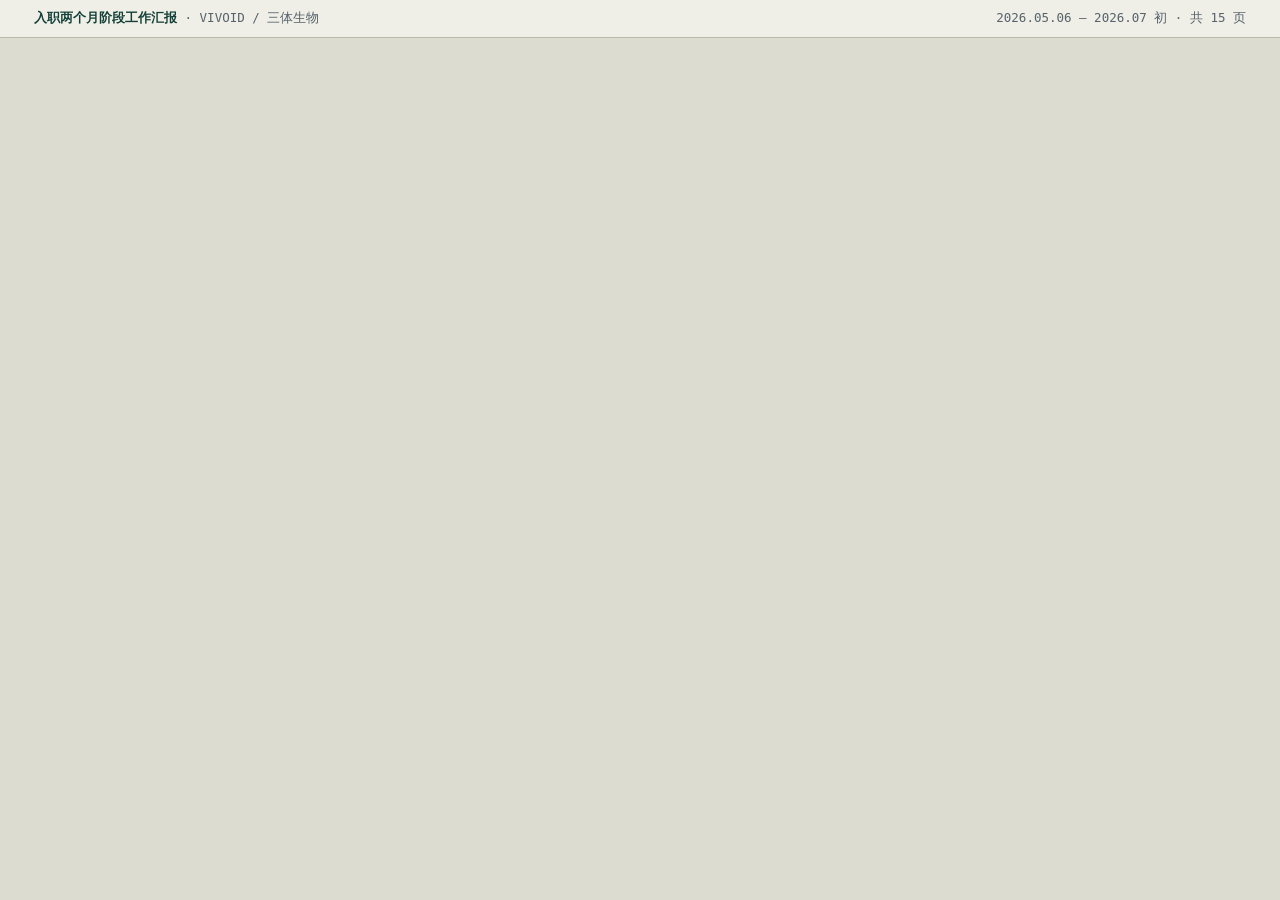
==== 入职两个月工作汇报_静态预览.html @ dfa64177 "Add static preview for two-month work report deck" ====
<!doctype html><html lang="zh-CN"><head><meta charset="utf-8"><meta name="viewport" content="width=device-width,initial-scale=1"><title>入职两个月工作汇报·静态预览</title><style>:root{--paper:#F1F1EA;--panel:#FBFBF7;--ink:#15202B;--muted:#57626B;--line:#B9BBA9;--teal:#1B6B5E;--teal-deep:#123F38;--teal-soft:#DDEBE6;--amber:#B8842A;--amber-soft:#F1E3C4;--steel-soft:#DEE7EE;--brick:#9C4B3B;--brick-soft:#F0DCD5;--font-display:Georgia,"Noto Serif SC",serif;--font-body:"IBM Plex Sans","Noto Sans SC",Arial,sans-serif;--font-mono:"IBM Plex Mono",monospace}*{box-sizing:border-box}body{margin:0;background:#dcdcd1;color:var(--ink);font-family:var(--font-body)}.toolbar{position:sticky;top:0;z-index:20;background:rgba(241,241,234,.92);border-bottom:1px solid var(--line);padding:10px 34px;display:flex;justify-content:space-between;font-family:var(--font-mono);font-size:12.5px;color:var(--muted)}.toolbar b{color:var(--teal-deep)}.deck{padding:26px 0 72px}.slide{width:min(1280px,92vw);aspect-ratio:16/9;margin:30px auto;background:var(--panel);border:1px solid var(--line);box-shadow:0 24px 60px rgba(16,27,41,.16);overflow:hidden;position:relative;padding:34px 56px 30px;display:flex;flex-direction:column}.hdr{display:flex;justify-content:space-between;font-family:var(--font-mono);font-size:12px;color:var(--muted)}.mark{display:flex;gap:9px;color:var(--teal-deep);font-weight:600}.badge{width:20px;height:20px;border:2px solid var(--teal);border-radius:5px}.progress{height:2px;background:#D5D6C9;margin:12px 0 0}.progress span{display:block;height:2px;background:var(--teal)}.body-area{flex:1;display:flex;flex-direction:column;justify-content:center}.eyebrow{font-family:var(--font-mono);font-size:13px;color:var(--teal-deep);font-weight:700;letter-spacing:.08em}.eyebrow b{color:var(--amber)}.headline{font-family:var(--font-display);font-size:38px;line-height:1.22;margin:10px 0 0}.headline.big{font-size:52px}.lede{font-size:16.5px;line-height:1.7;color:var(--muted);margin-top:10px;max-width:820px}.cols{display:grid;grid-template-columns:1fr 1fr;gap:38px;align-items:center}.wide{grid-template-columns:1.15fr .85fr}.narrow{grid-template-columns:.86fr 1.14fr}.grid3{display:grid;grid-template-columns:repeat(3,1fr);gap:15px}.grid4{display:grid;grid-template-columns:repeat(4,1fr);gap:14px}.panel,.cell,.step,.kpi{border:1px solid var(--line);background:var(--paper);border-radius:4px;padding:16px 18px}.panel h4,.cell h4{font-family:var(--font-display);font-size:18px;margin:0 0 8px}.panel p,.cell p,.step p{font-size:13.6px;line-height:1.58;color:#3a424b;margin:0}.deep{background:var(--teal-deep);color:#eef4f2}.deep p{color:#cfe3de}.taglist{display:flex;flex-wrap:wrap;gap:8px;margin-top:16px}.tag{font-family:var(--font-mono);font-size:12px;padding:5px 10px;border:1px solid var(--line);border-radius:3px;color:var(--teal-deep);background:var(--teal-soft)}.tag.amber{background:var(--amber-soft);color:#7a5a17}.flow{display:grid;grid-template-columns:repeat(5,1fr);gap:16px;margin-top:20px}.step{text-align:center;position:relative}.step:not(:last-child):after{content:"";position:absolute;right:-13px;top:50%;width:10px;height:10px;border-top:2px solid var(--amber);border-right:2px solid var(--amber);transform:translateY(-50%) rotate(45deg)}.step b{font-family:var(--font-display);color:var(--teal-deep)}.matrix{display:grid;grid-template-columns:1fr 1fr;gap:14px}.warn{border-color:var(--brick);background:var(--brick-soft)}.warn h4{color:#6e2f22}.kpi-row{display:grid;grid-template-columns:repeat(3,1fr);gap:18px;margin-top:18px}.kpi .n{font-family:var(--font-display);font-size:30px;font-weight:700;color:var(--teal-deep)}.kpi .l{font-family:var(--font-mono);font-size:11.5px;color:var(--muted)}.timeline{display:grid;grid-template-columns:repeat(7,1fr);gap:10px;margin-top:24px;border-top:2px solid var(--line);padding-top:22px}.tnode{text-align:center}.tnode:before{content:"";display:block;margin:0 auto 8px;width:14px;height:14px;border-radius:50%;background:var(--teal)}.tnode strong{font-family:var(--font-mono);font-size:12px;color:var(--teal-deep)}.tnode span{display:block;font-size:12px;color:var(--muted);line-height:1.45;margin-top:6px}.footer-note{display:flex;justify-content:space-between;font-family:var(--font-mono);font-size:11px;color:var(--muted);margin-top:auto}.dark{background:#101B29;color:#EEF4F2}.dark .headline{color:#EEF4F2}.dark .footer-note{color:#7f958d}@media(max-width:900px){.cols,.wide,.narrow,.grid3,.grid4,.flow,.matrix,.timeline{grid-template-columns:1fr}.headline.big{font-size:42px}}</style></head><body><div class="toolbar"><span><b>入职两个月阶段工作汇报</b> · VIVOID / 三体生物</span><span>2026.05.06 — 2026.07 初 · 共 15 页</span></div><main class="deck" id="deck"></main><script src="入职两个月工作汇报_可编辑.html"></script><script>/* 若浏览器阻止读取可编辑版脚本，请直接打开可编辑版查看完整内容。 */</script></body></html>
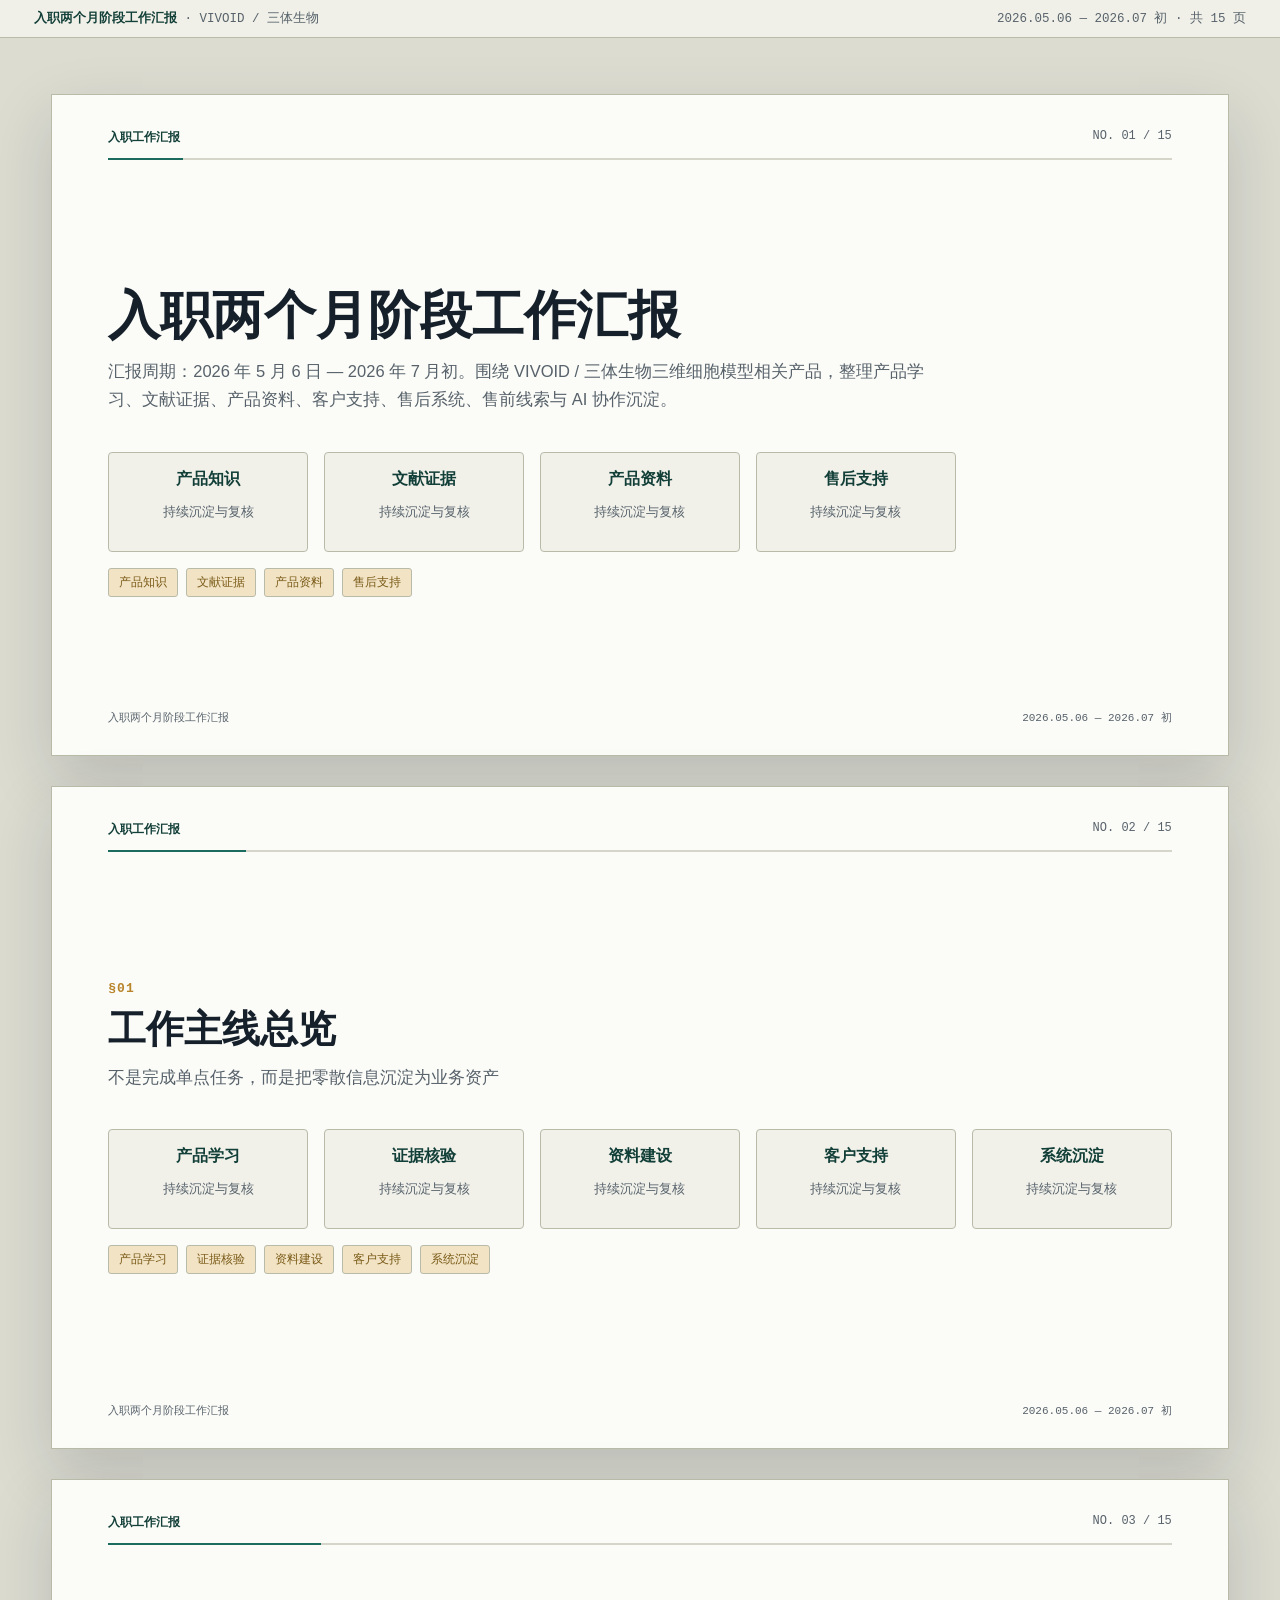
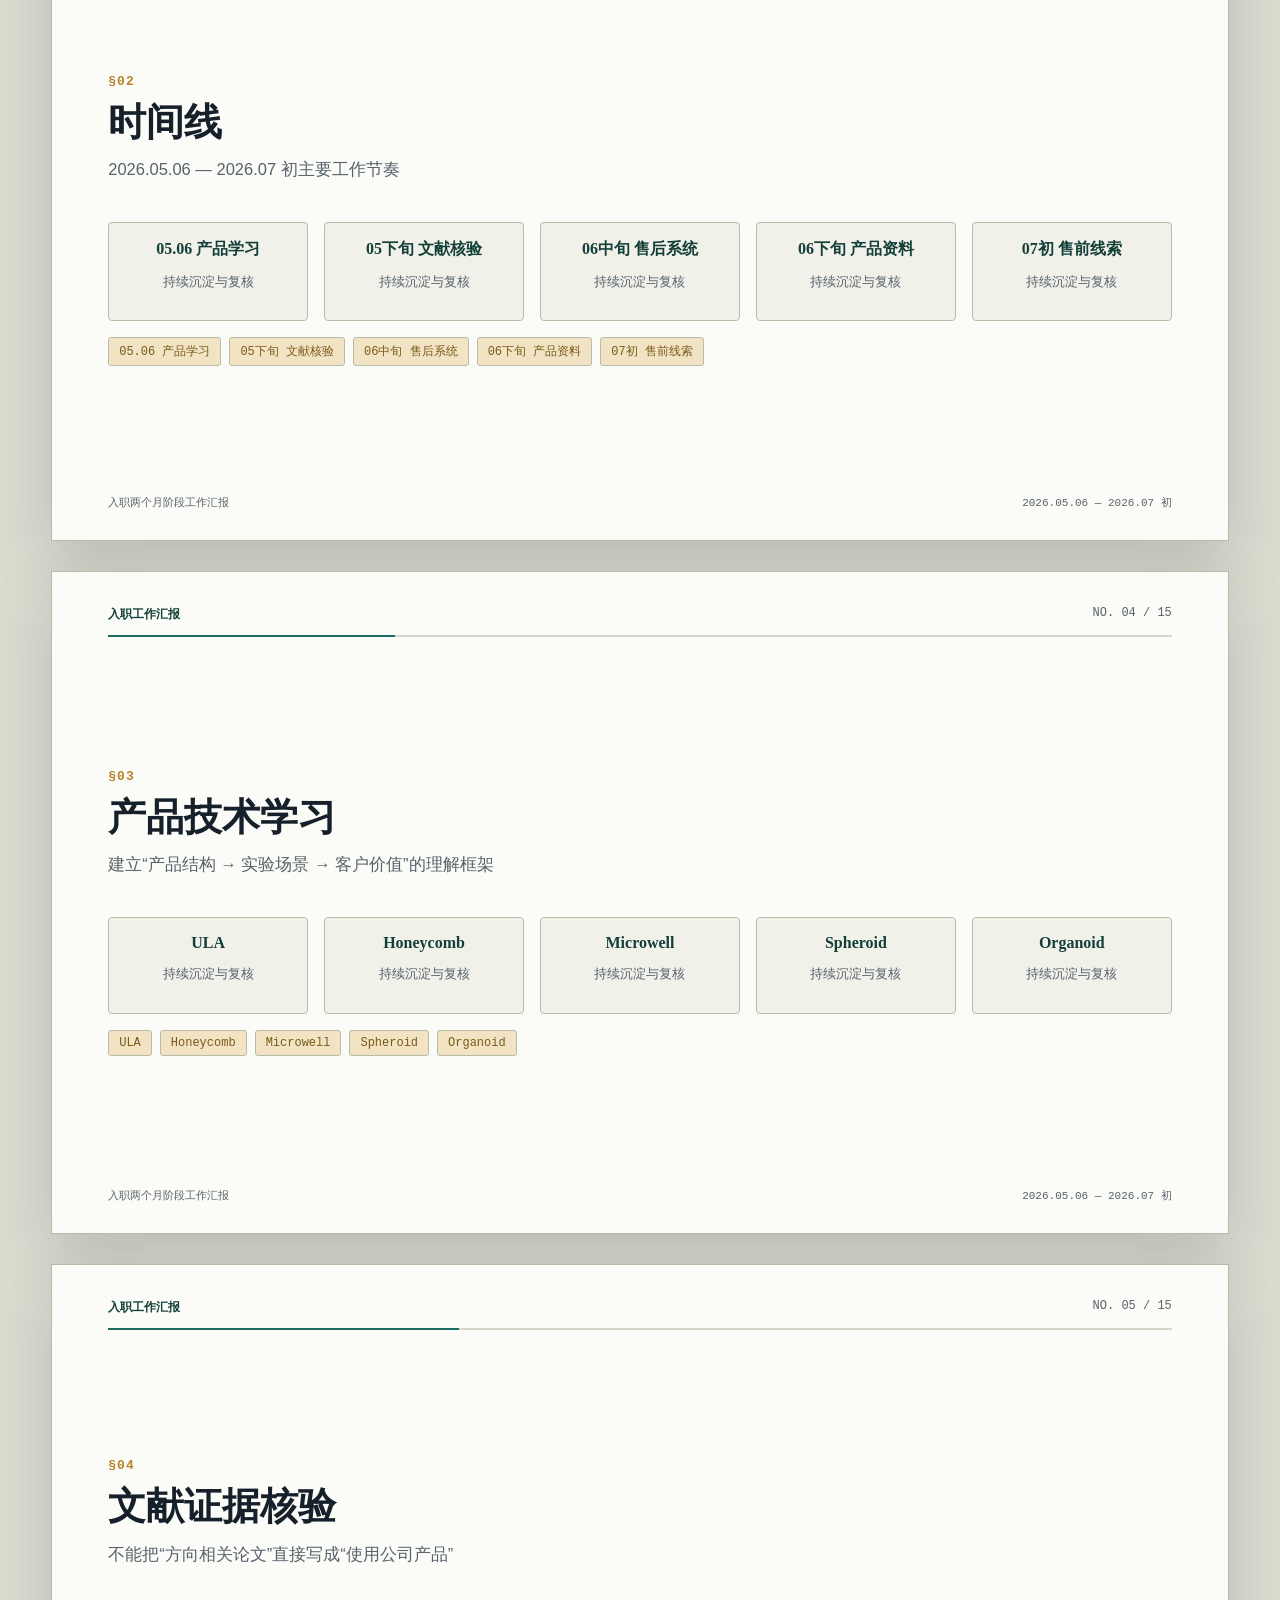
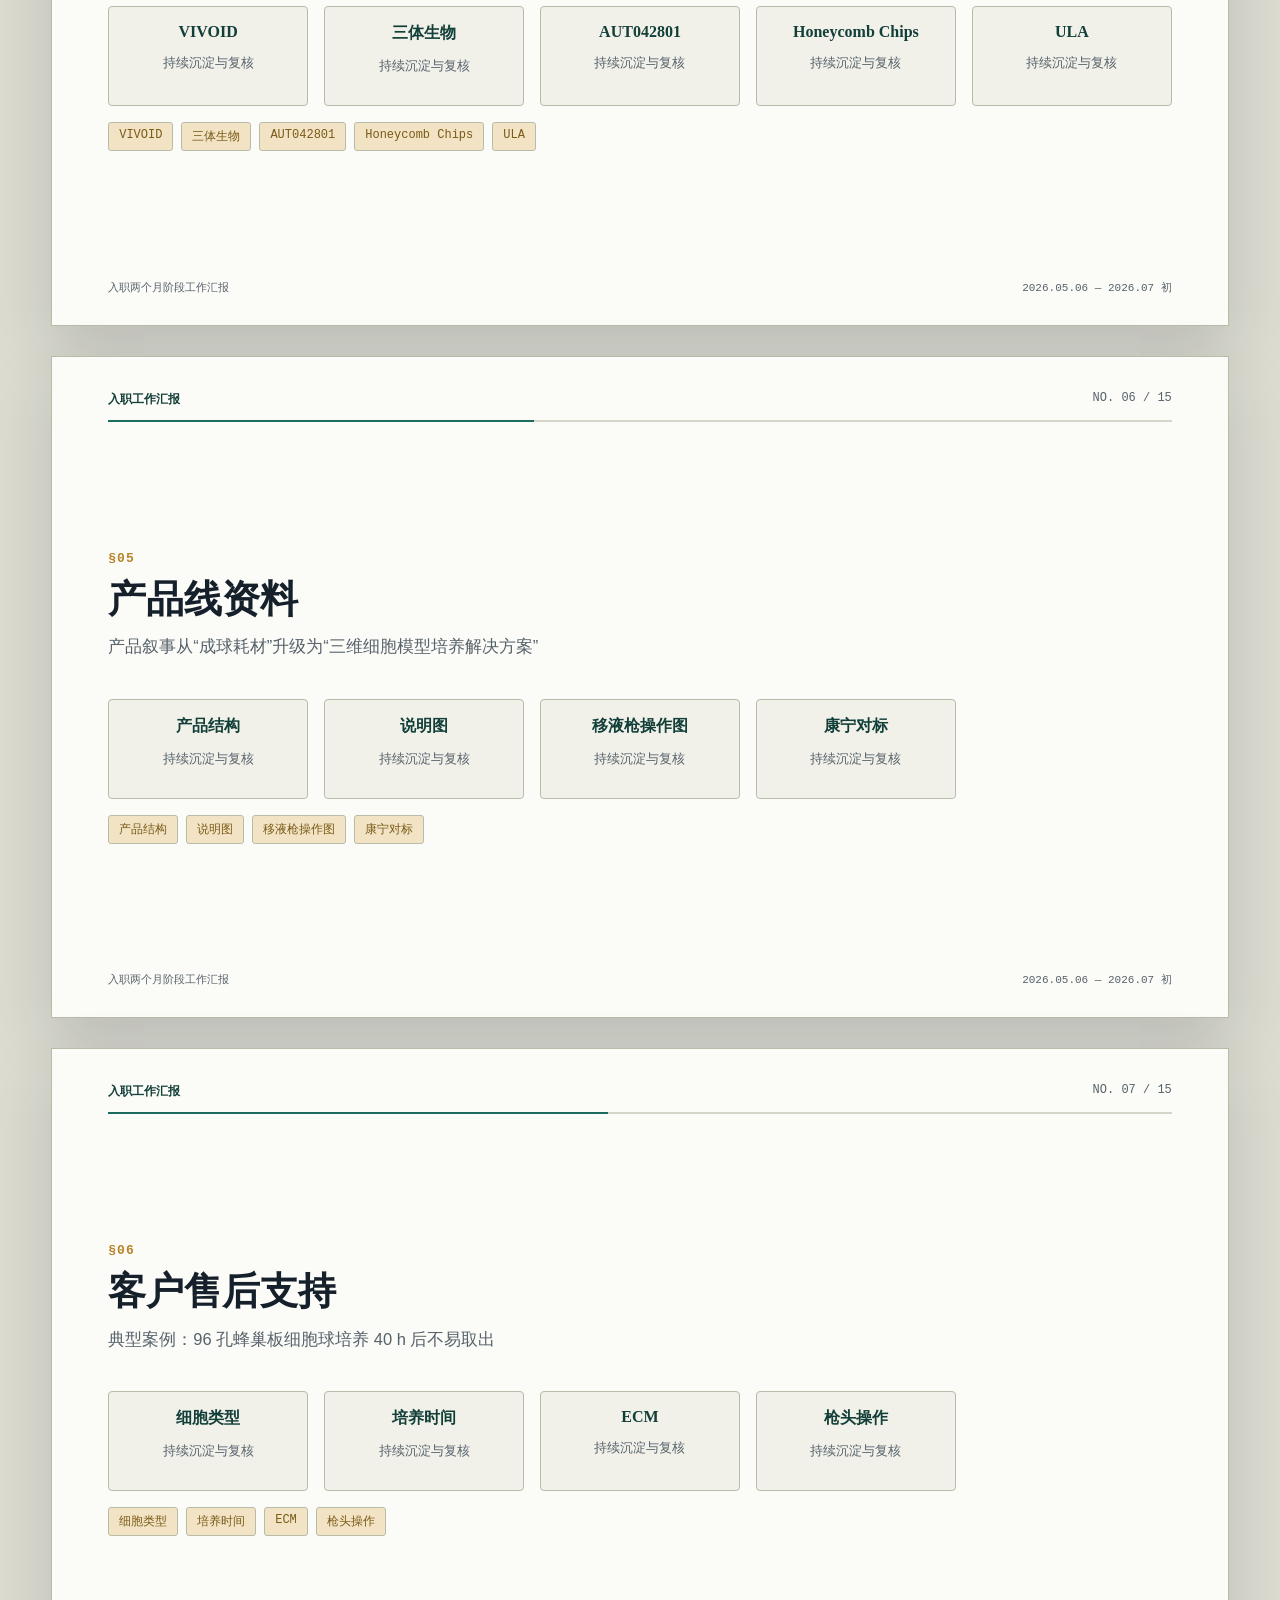
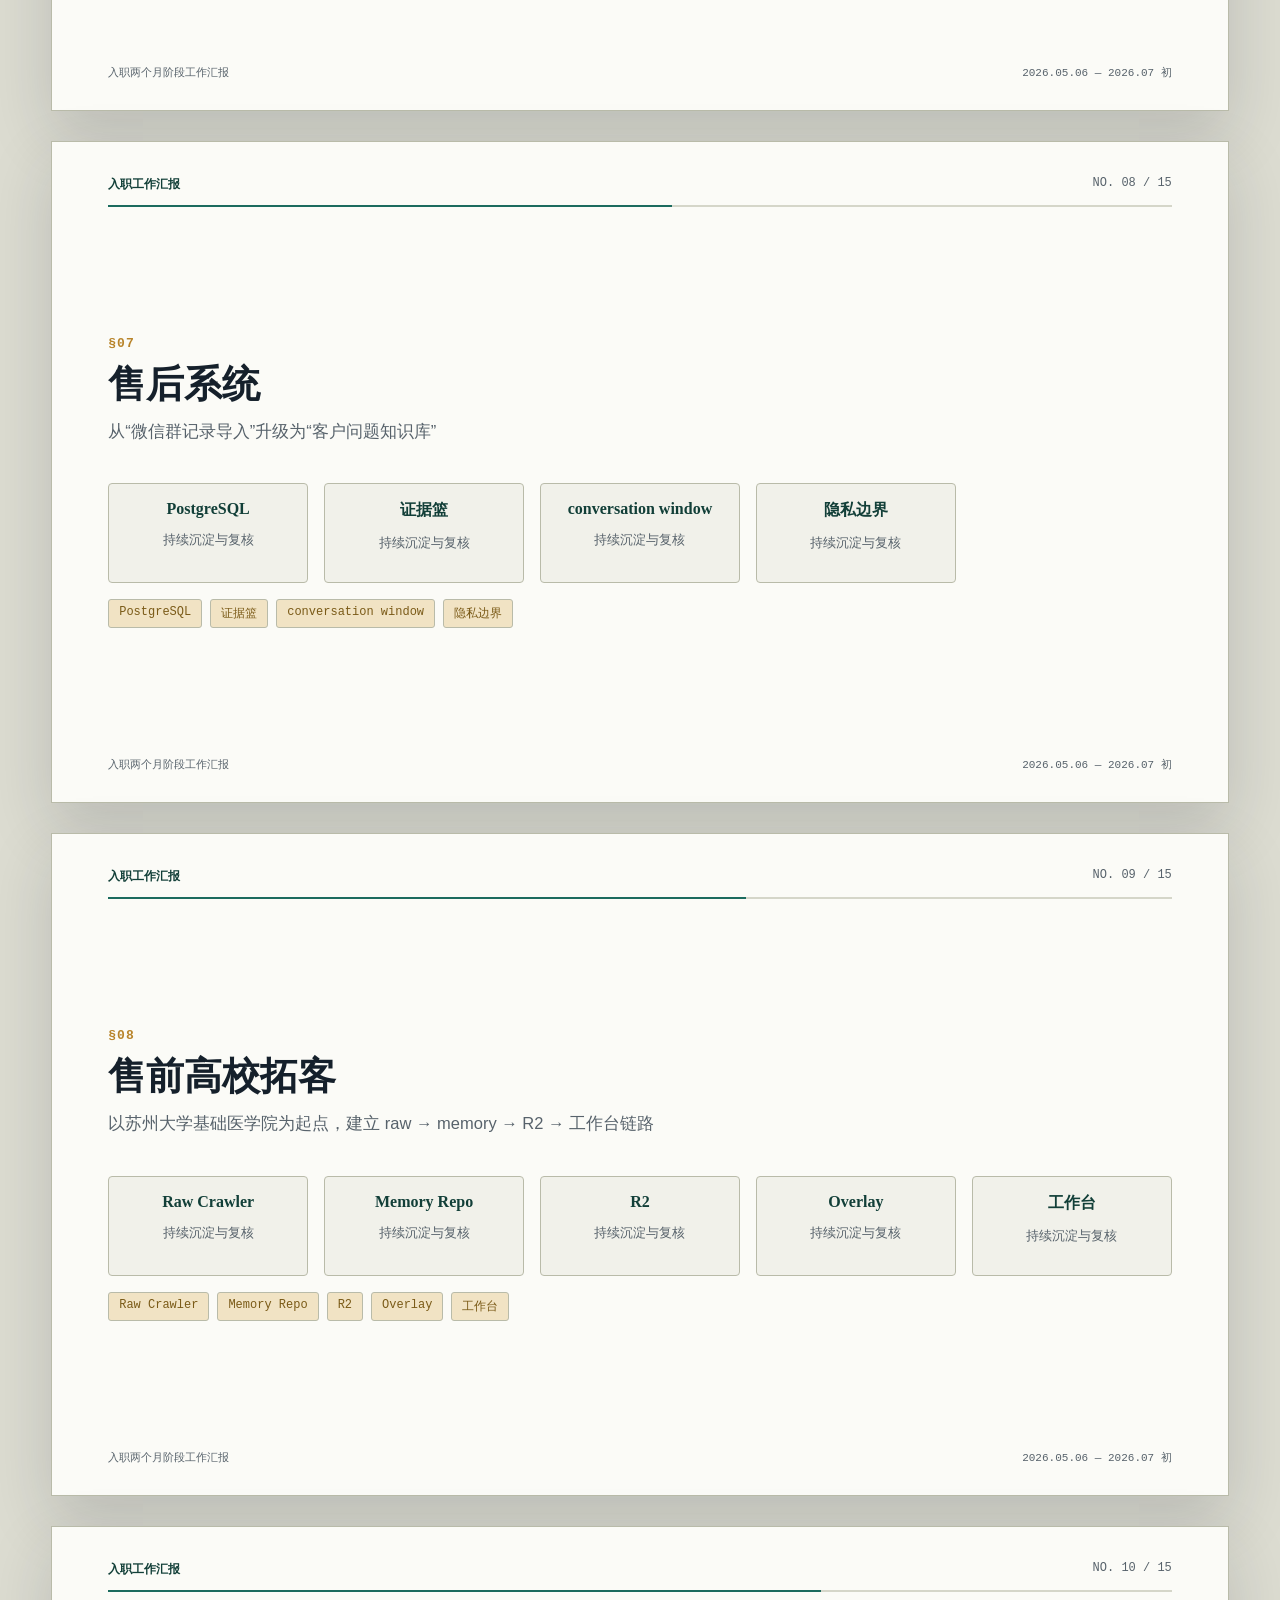
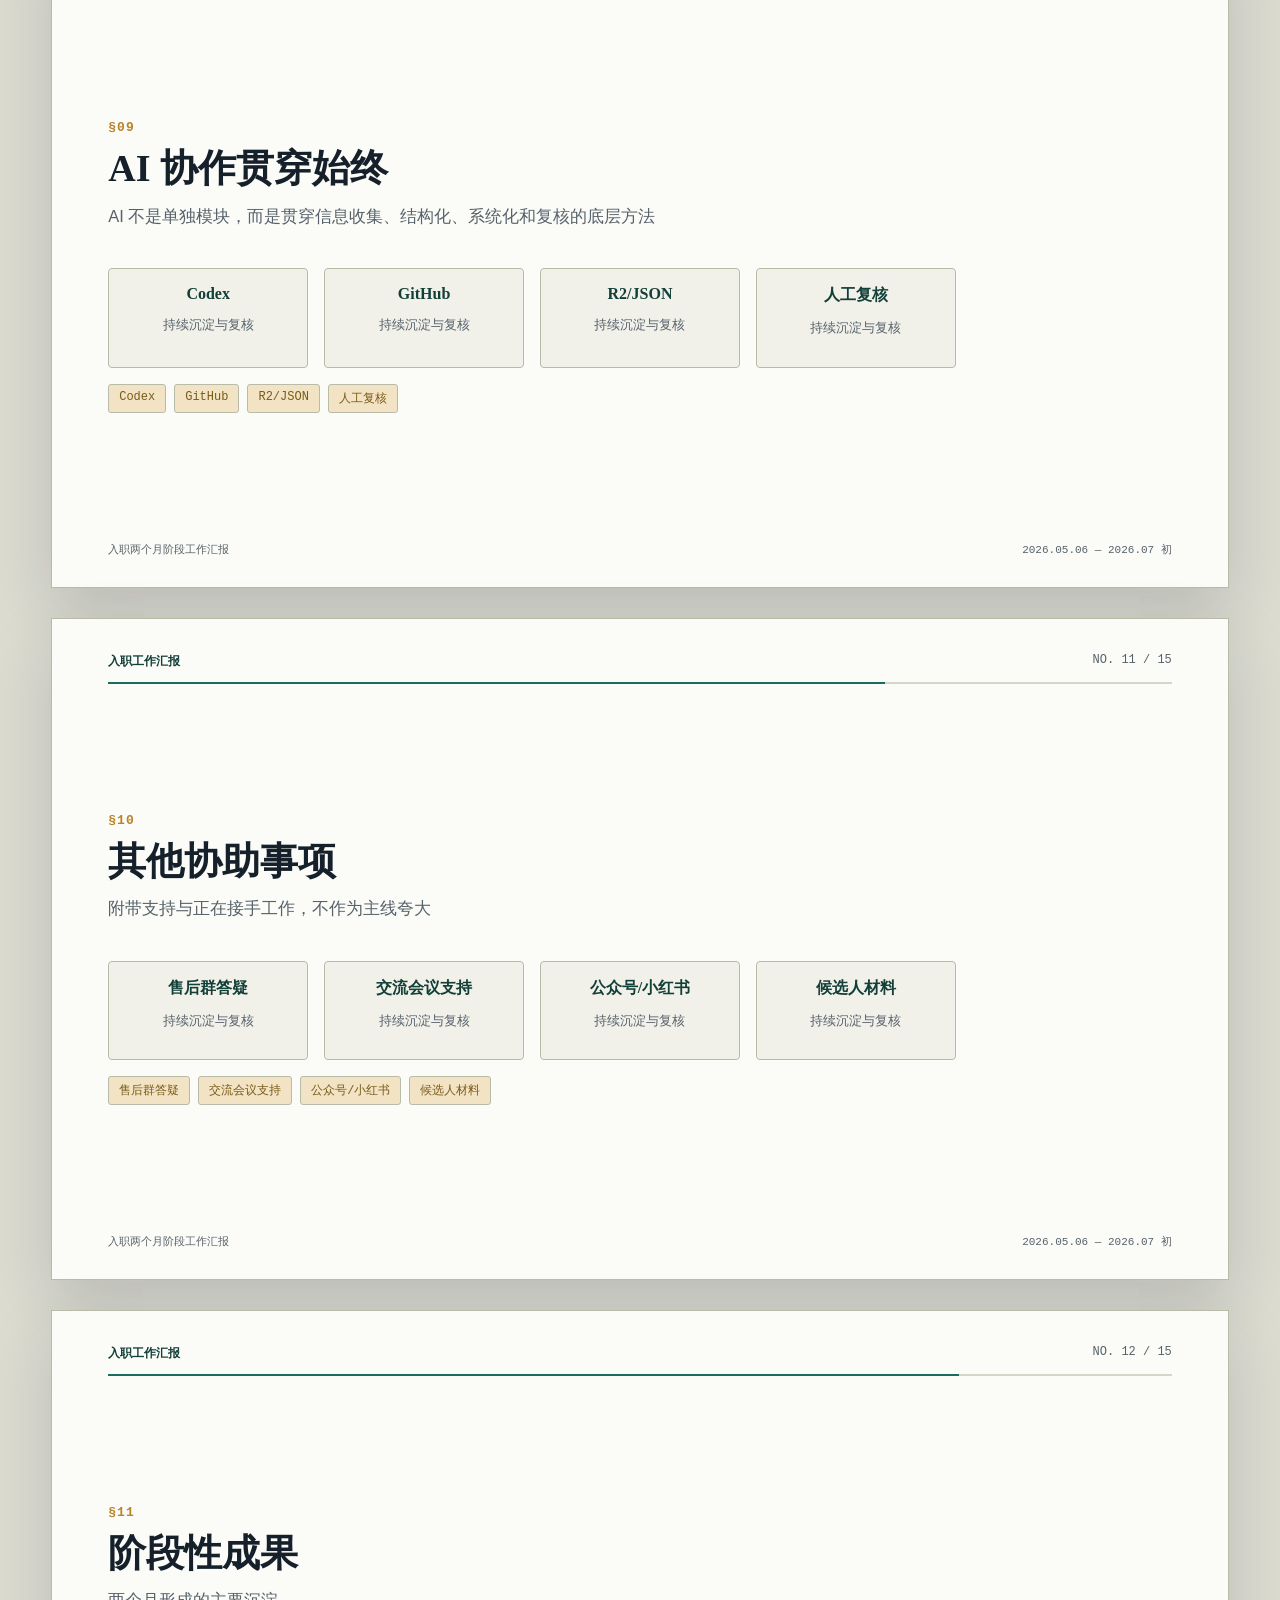
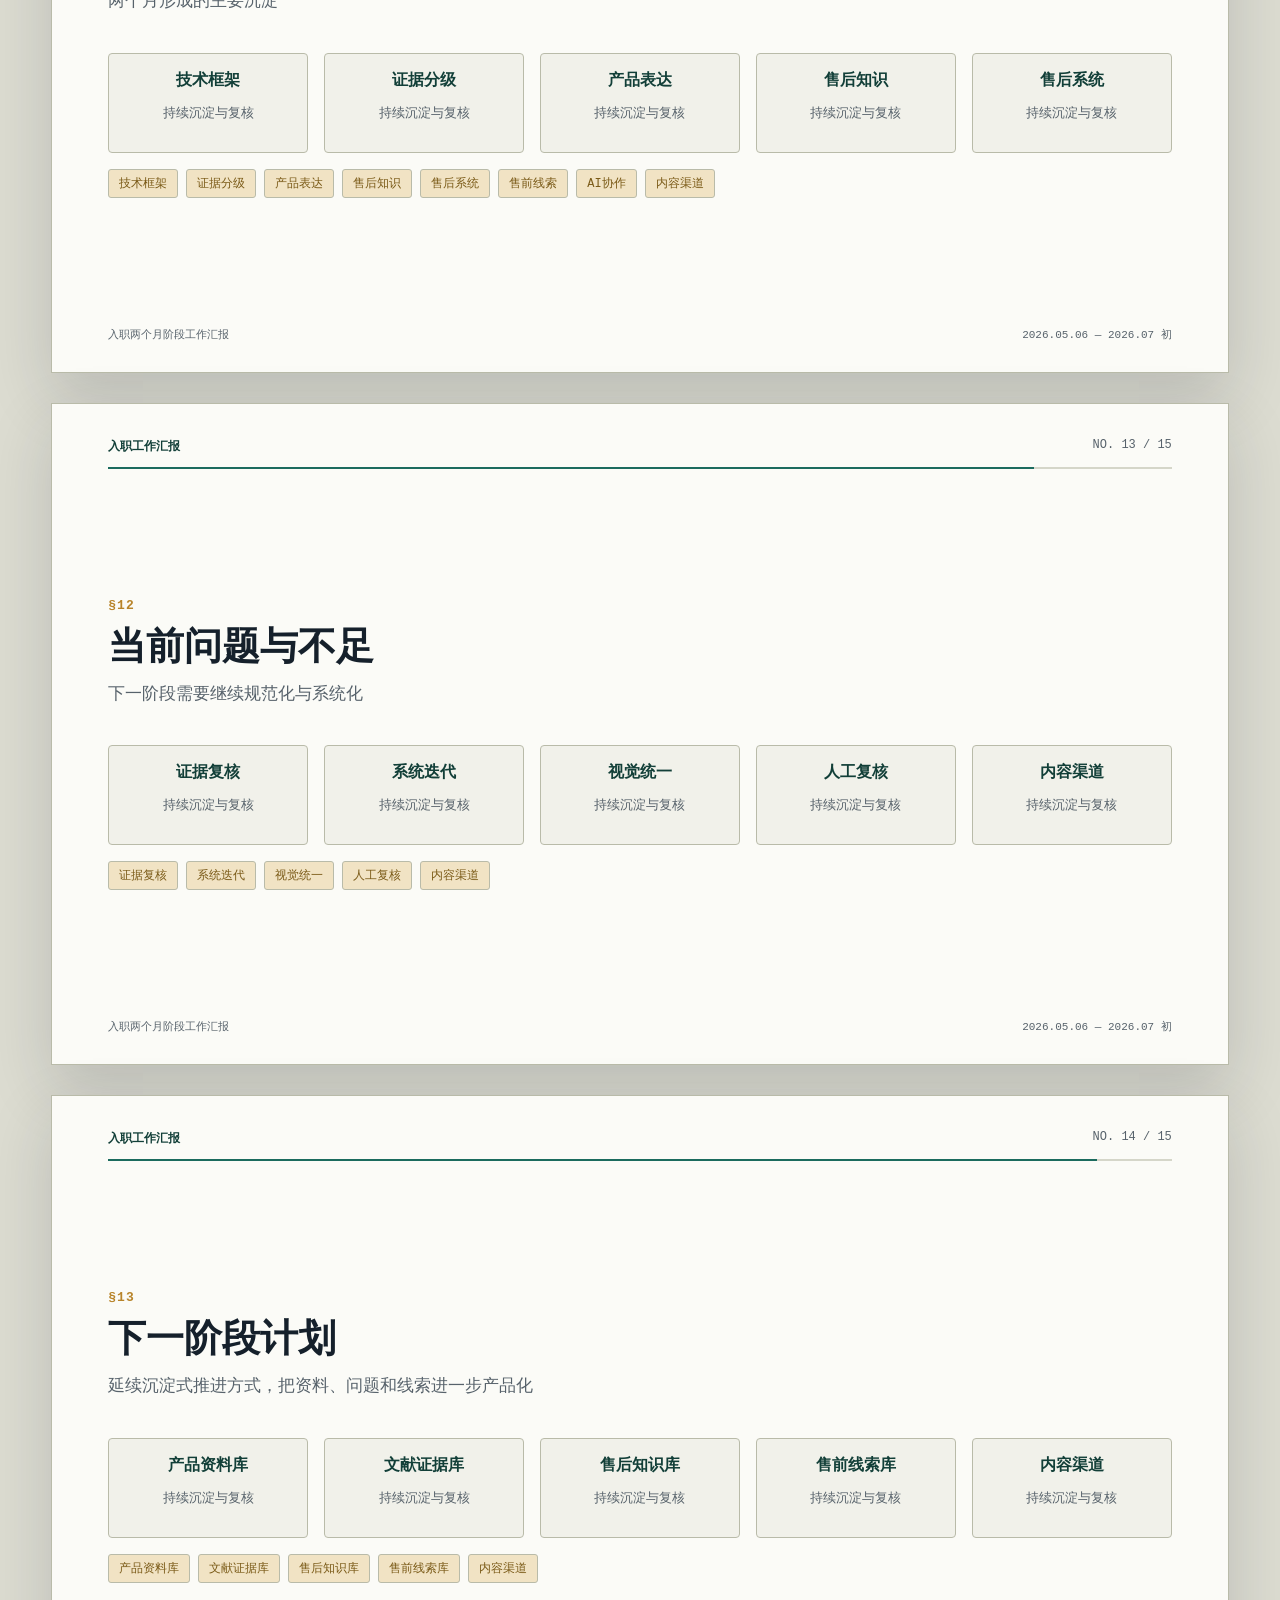
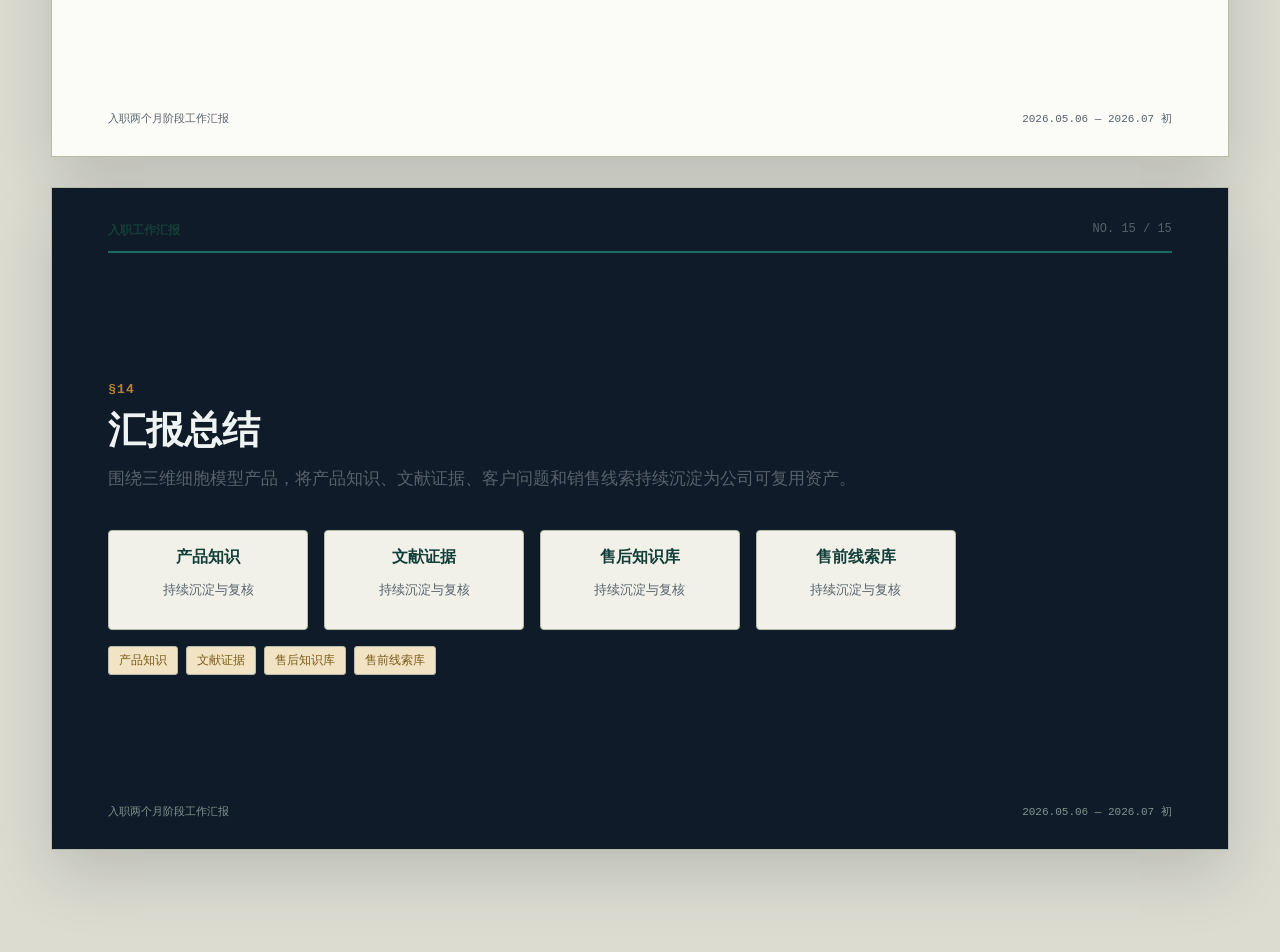
==== commit 8a8baa6c: "Fix static preview report deck rendering" ====
--- a/入职两个月工作汇报_静态预览.html
+++ b/入职两个月工作汇报_静态预览.html
@@ -1 +1 @@
-<!doctype html><html lang="zh-CN"><head><meta charset="utf-8"><meta name="viewport" content="width=device-width,initial-scale=1"><title>入职两个月工作汇报·静态预览</title><style>:root{--paper:#F1F1EA;--panel:#FBFBF7;--ink:#15202B;--muted:#57626B;--line:#B9BBA9;--teal:#1B6B5E;--teal-deep:#123F38;--teal-soft:#DDEBE6;--amber:#B8842A;--amber-soft:#F1E3C4;--steel-soft:#DEE7EE;--brick:#9C4B3B;--brick-soft:#F0DCD5;--font-display:Georgia,"Noto Serif SC",serif;--font-body:"IBM Plex Sans","Noto Sans SC",Arial,sans-serif;--font-mono:"IBM Plex Mono",monospace}*{box-sizing:border-box}body{margin:0;background:#dcdcd1;color:var(--ink);font-family:var(--font-body)}.toolbar{position:sticky;top:0;z-index:20;background:rgba(241,241,234,.92);border-bottom:1px solid var(--line);padding:10px 34px;display:flex;justify-content:space-between;font-family:var(--font-mono);font-size:12.5px;color:var(--muted)}.toolbar b{color:var(--teal-deep)}.deck{padding:26px 0 72px}.slide{width:min(1280px,92vw);aspect-ratio:16/9;margin:30px auto;background:var(--panel);border:1px solid var(--line);box-shadow:0 24px 60px rgba(16,27,41,.16);overflow:hidden;position:relative;padding:34px 56px 30px;display:flex;flex-direction:column}.hdr{display:flex;justify-content:space-between;font-family:var(--font-mono);font-size:12px;color:var(--muted)}.mark{display:flex;gap:9px;color:var(--teal-deep);font-weight:600}.badge{width:20px;height:20px;border:2px solid var(--teal);border-radius:5px}.progress{height:2px;background:#D5D6C9;margin:12px 0 0}.progress span{display:block;height:2px;background:var(--teal)}.body-area{flex:1;display:flex;flex-direction:column;justify-content:center}.eyebrow{font-family:var(--font-mono);font-size:13px;color:var(--teal-deep);font-weight:700;letter-spacing:.08em}.eyebrow b{color:var(--amber)}.headline{font-family:var(--font-display);font-size:38px;line-height:1.22;margin:10px 0 0}.headline.big{font-size:52px}.lede{font-size:16.5px;line-height:1.7;color:var(--muted);margin-top:10px;max-width:820px}.cols{display:grid;grid-template-columns:1fr 1fr;gap:38px;align-items:center}.wide{grid-template-columns:1.15fr .85fr}.narrow{grid-template-columns:.86fr 1.14fr}.grid3{display:grid;grid-template-columns:repeat(3,1fr);gap:15px}.grid4{display:grid;grid-template-columns:repeat(4,1fr);gap:14px}.panel,.cell,.step,.kpi{border:1px solid var(--line);background:var(--paper);border-radius:4px;padding:16px 18px}.panel h4,.cell h4{font-family:var(--font-display);font-size:18px;margin:0 0 8px}.panel p,.cell p,.step p{font-size:13.6px;line-height:1.58;color:#3a424b;margin:0}.deep{background:var(--teal-deep);color:#eef4f2}.deep p{color:#cfe3de}.taglist{display:flex;flex-wrap:wrap;gap:8px;margin-top:16px}.tag{font-family:var(--font-mono);font-size:12px;padding:5px 10px;border:1px solid var(--line);border-radius:3px;color:var(--teal-deep);background:var(--teal-soft)}.tag.amber{background:var(--amber-soft);color:#7a5a17}.flow{display:grid;grid-template-columns:repeat(5,1fr);gap:16px;margin-top:20px}.step{text-align:center;position:relative}.step:not(:last-child):after{content:"";position:absolute;right:-13px;top:50%;width:10px;height:10px;border-top:2px solid var(--amber);border-right:2px solid var(--amber);transform:translateY(-50%) rotate(45deg)}.step b{font-family:var(--font-display);color:var(--teal-deep)}.matrix{display:grid;grid-template-columns:1fr 1fr;gap:14px}.warn{border-color:var(--brick);background:var(--brick-soft)}.warn h4{color:#6e2f22}.kpi-row{display:grid;grid-template-columns:repeat(3,1fr);gap:18px;margin-top:18px}.kpi .n{font-family:var(--font-display);font-size:30px;font-weight:700;color:var(--teal-deep)}.kpi .l{font-family:var(--font-mono);font-size:11.5px;color:var(--muted)}.timeline{display:grid;grid-template-columns:repeat(7,1fr);gap:10px;margin-top:24px;border-top:2px solid var(--line);padding-top:22px}.tnode{text-align:center}.tnode:before{content:"";display:block;margin:0 auto 8px;width:14px;height:14px;border-radius:50%;background:var(--teal)}.tnode strong{font-family:var(--font-mono);font-size:12px;color:var(--teal-deep)}.tnode span{display:block;font-size:12px;color:var(--muted);line-height:1.45;margin-top:6px}.footer-note{display:flex;justify-content:space-between;font-family:var(--font-mono);font-size:11px;color:var(--muted);margin-top:auto}.dark{background:#101B29;color:#EEF4F2}.dark .headline{color:#EEF4F2}.dark .footer-note{color:#7f958d}@media(max-width:900px){.cols,.wide,.narrow,.grid3,.grid4,.flow,.matrix,.timeline{grid-template-columns:1fr}.headline.big{font-size:42px}}</style></head><body><div class="toolbar"><span><b>入职两个月阶段工作汇报</b> · VIVOID / 三体生物</span><span>2026.05.06 — 2026.07 初 · 共 15 页</span></div><main class="deck" id="deck"></main><script src="入职两个月工作汇报_可编辑.html"></script><script>/* 若浏览器阻止读取可编辑版脚本，请直接打开可编辑版查看完整内容。 */</script></body></html>+<!doctype html><html lang="zh-CN"><head><meta charset="utf-8"><meta name="viewport" content="width=device-width,initial-scale=1"><title>入职两个月工作汇报·静态预览</title><style>:root{--paper:#F1F1EA;--panel:#FBFBF7;--ink:#15202B;--muted:#57626B;--line:#B9BBA9;--teal:#1B6B5E;--teal-deep:#123F38;--teal-soft:#DDEBE6;--amber:#B8842A;--amber-soft:#F1E3C4;--brick:#9C4B3B;--brick-soft:#F0DCD5;--font-display:Georgia,"Noto Serif SC",serif;--font-body:"IBM Plex Sans","Noto Sans SC",Arial,sans-serif;--font-mono:"IBM Plex Mono",monospace}*{box-sizing:border-box}body{margin:0;background:#dcdcd1;color:var(--ink);font-family:var(--font-body)}.toolbar{position:sticky;top:0;z-index:20;background:rgba(241,241,234,.92);border-bottom:1px solid var(--line);padding:10px 34px;display:flex;justify-content:space-between;font-family:var(--font-mono);font-size:12.5px;color:var(--muted)}.toolbar b{color:var(--teal-deep)}.deck{padding:26px 0 72px}.slide{width:min(1280px,92vw);aspect-ratio:16/9;margin:30px auto;background:var(--panel);border:1px solid var(--line);box-shadow:0 24px 60px rgba(16,27,41,.16);overflow:hidden;position:relative;padding:34px 56px 30px;display:flex;flex-direction:column}.hdr{display:flex;justify-content:space-between;font-family:var(--font-mono);font-size:12px;color:var(--muted)}.mark{color:var(--teal-deep);font-weight:600}.progress{height:2px;background:#D5D6C9;margin:12px 0 0}.progress span{display:block;height:2px;background:var(--teal)}.body-area{flex:1;display:flex;flex-direction:column;justify-content:center}.eyebrow{font-family:var(--font-mono);font-size:13px;color:var(--teal-deep);font-weight:700;letter-spacing:.08em}.eyebrow b{color:var(--amber)}.headline{font-family:var(--font-display);font-size:38px;line-height:1.22;margin:10px 0 0}.headline.big{font-size:52px}.lede{font-size:16.5px;line-height:1.7;color:var(--muted);margin-top:10px;max-width:820px}.grid{display:grid;grid-template-columns:repeat(4,1fr);gap:14px;margin-top:20px}.panel{border:1px solid var(--line);background:var(--paper);border-radius:4px;padding:16px 18px}.panel h4{font-family:var(--font-display);font-size:18px;margin:0 0 8px}.panel p{font-size:13.6px;line-height:1.58;color:#3a424b;margin:0}.flow{display:grid;grid-template-columns:repeat(5,1fr);gap:16px;margin-top:22px}.step{border:1px solid var(--line);background:var(--paper);border-radius:4px;padding:16px;text-align:center}.step b{font-family:var(--font-display);color:var(--teal-deep)}.step p{font-size:13px;color:var(--muted);line-height:1.45}.taglist{display:flex;flex-wrap:wrap;gap:8px;margin-top:16px}.tag{font-family:var(--font-mono);font-size:12px;padding:5px 10px;border:1px solid var(--line);border-radius:3px;color:var(--teal-deep);background:var(--teal-soft)}.tag.amber{background:var(--amber-soft);color:#7a5a17}.footer-note{display:flex;justify-content:space-between;font-family:var(--font-mono);font-size:11px;color:var(--muted);margin-top:auto}.dark{background:#101B29;color:#EEF4F2}.dark .headline{color:#EEF4F2}.dark .footer-note{color:#7f958d}@media(max-width:900px){.grid,.flow{grid-template-columns:1fr}.headline.big{font-size:42px}}</style></head><body><div class="toolbar"><span><b>入职两个月阶段工作汇报</b> · VIVOID / 三体生物</span><span>2026.05.06 — 2026.07 初 · 共 15 页</span></div><main class="deck" id="deck"></main><script>const data=[['入职两个月阶段工作汇报','汇报周期：2026 年 5 月 6 日 — 2026 年 7 月初。围绕 VIVOID / 三体生物三维细胞模型相关产品，整理产品学习、文献证据、产品资料、客户支持、售后系统、售前线索与 AI 协作沉淀。','产品知识|文献证据|产品资料|售后支持'],['工作主线总览','不是完成单点任务，而是把零散信息沉淀为业务资产','产品学习|证据核验|资料建设|客户支持|系统沉淀'],['时间线','2026.05.06 — 2026.07 初主要工作节奏','05.06 产品学习|05下旬 文献核验|06中旬 售后系统|06下旬 产品资料|07初 售前线索'],['产品技术学习','建立“产品结构 → 实验场景 → 客户价值”的理解框架','ULA|Honeycomb|Microwell|Spheroid|Organoid'],['文献证据核验','不能把“方向相关论文”直接写成“使用公司产品”','VIVOID|三体生物|AUT042801|Honeycomb Chips|ULA'],['产品线资料','产品叙事从“成球耗材”升级为“三维细胞模型培养解决方案”','产品结构|说明图|移液枪操作图|康宁对标'],['客户售后支持','典型案例：96 孔蜂巢板细胞球培养 40 h 后不易取出','细胞类型|培养时间|ECM|枪头操作'],['售后系统','从“微信群记录导入”升级为“客户问题知识库”','PostgreSQL|证据篮|conversation window|隐私边界'],['售前高校拓客','以苏州大学基础医学院为起点，建立 raw → memory → R2 → 工作台链路','Raw Crawler|Memory Repo|R2|Overlay|工作台'],['AI 协作贯穿始终','AI 不是单独模块，而是贯穿信息收集、结构化、系统化和复核的底层方法','Codex|GitHub|R2/JSON|人工复核'],['其他协助事项','附带支持与正在接手工作，不作为主线夸大','售后群答疑|交流会议支持|公众号/小红书|候选人材料'],['阶段性成果','两个月形成的主要沉淀','技术框架|证据分级|产品表达|售后知识|售后系统|售前线索|AI协作|内容渠道'],['当前问题与不足','下一阶段需要继续规范化与系统化','证据复核|系统迭代|视觉统一|人工复核|内容渠道'],['下一阶段计划','延续沉淀式推进方式，把资料、问题和线索进一步产品化','产品资料库|文献证据库|售后知识库|售前线索库|内容渠道'],['汇报总结','围绕三维细胞模型产品，将产品知识、文献证据、客户问题和销售线索持续沉淀为公司可复用资产。','产品知识|文献证据|售后知识库|售前线索库']];function H(i){return `<div class="hdr"><div class="mark">入职工作汇报</div><div>NO. ${String(i).padStart(2,'0')} / 15</div></div><div class="progress"><span style="width:${Math.round(i/15*100)}%"></span></div>`}function slide(d,i){let tags=d[2].split('|');let dark=i===15?' dark':'';let body=i===1?`<h1 class="headline big">${d[0]}</h1><p class="lede">${d[1]}</p>`:`<div class="eyebrow"><b>§${String(i-1).padStart(2,'0')}</b></div><h2 class="headline">${d[0]}</h2><p class="lede">${d[1]}</p>`;let flow=`<div class="flow">${tags.slice(0,5).map(x=>`<div class="step"><b>${x}</b><p>持续沉淀与复核</p></div>`).join('')}</div>`;return `<section class="slide${dark}" id="s${i}">${H(i)}<div class="body-area">${body}${flow}<div class="taglist">${tags.map(x=>`<span class="tag amber">${x}</span>`).join('')}</div></div><div class="footer-note"><span>入职两个月阶段工作汇报</span><span>2026.05.06 — 2026.07 初</span></div></section>`}document.getElementById('deck').innerHTML=data.map((d,i)=>slide(d,i+1)).join('');</script></body></html>
